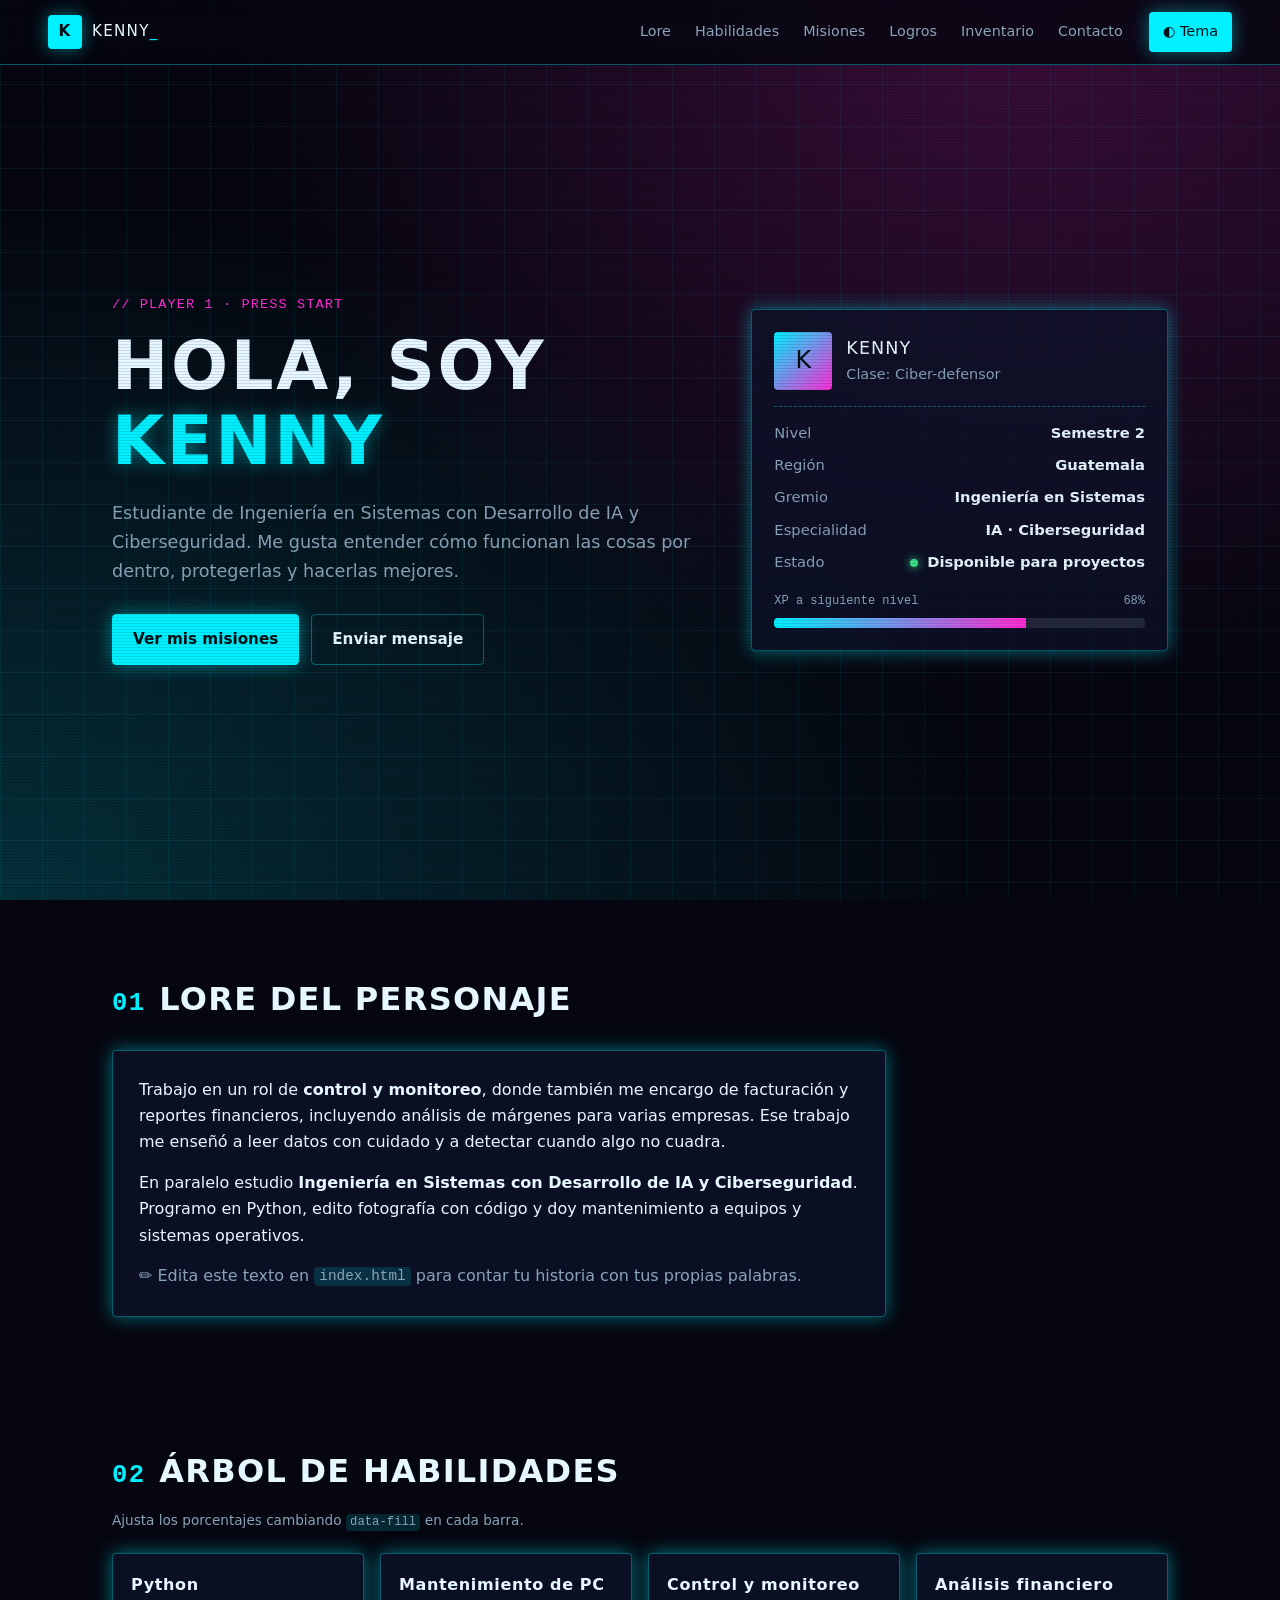
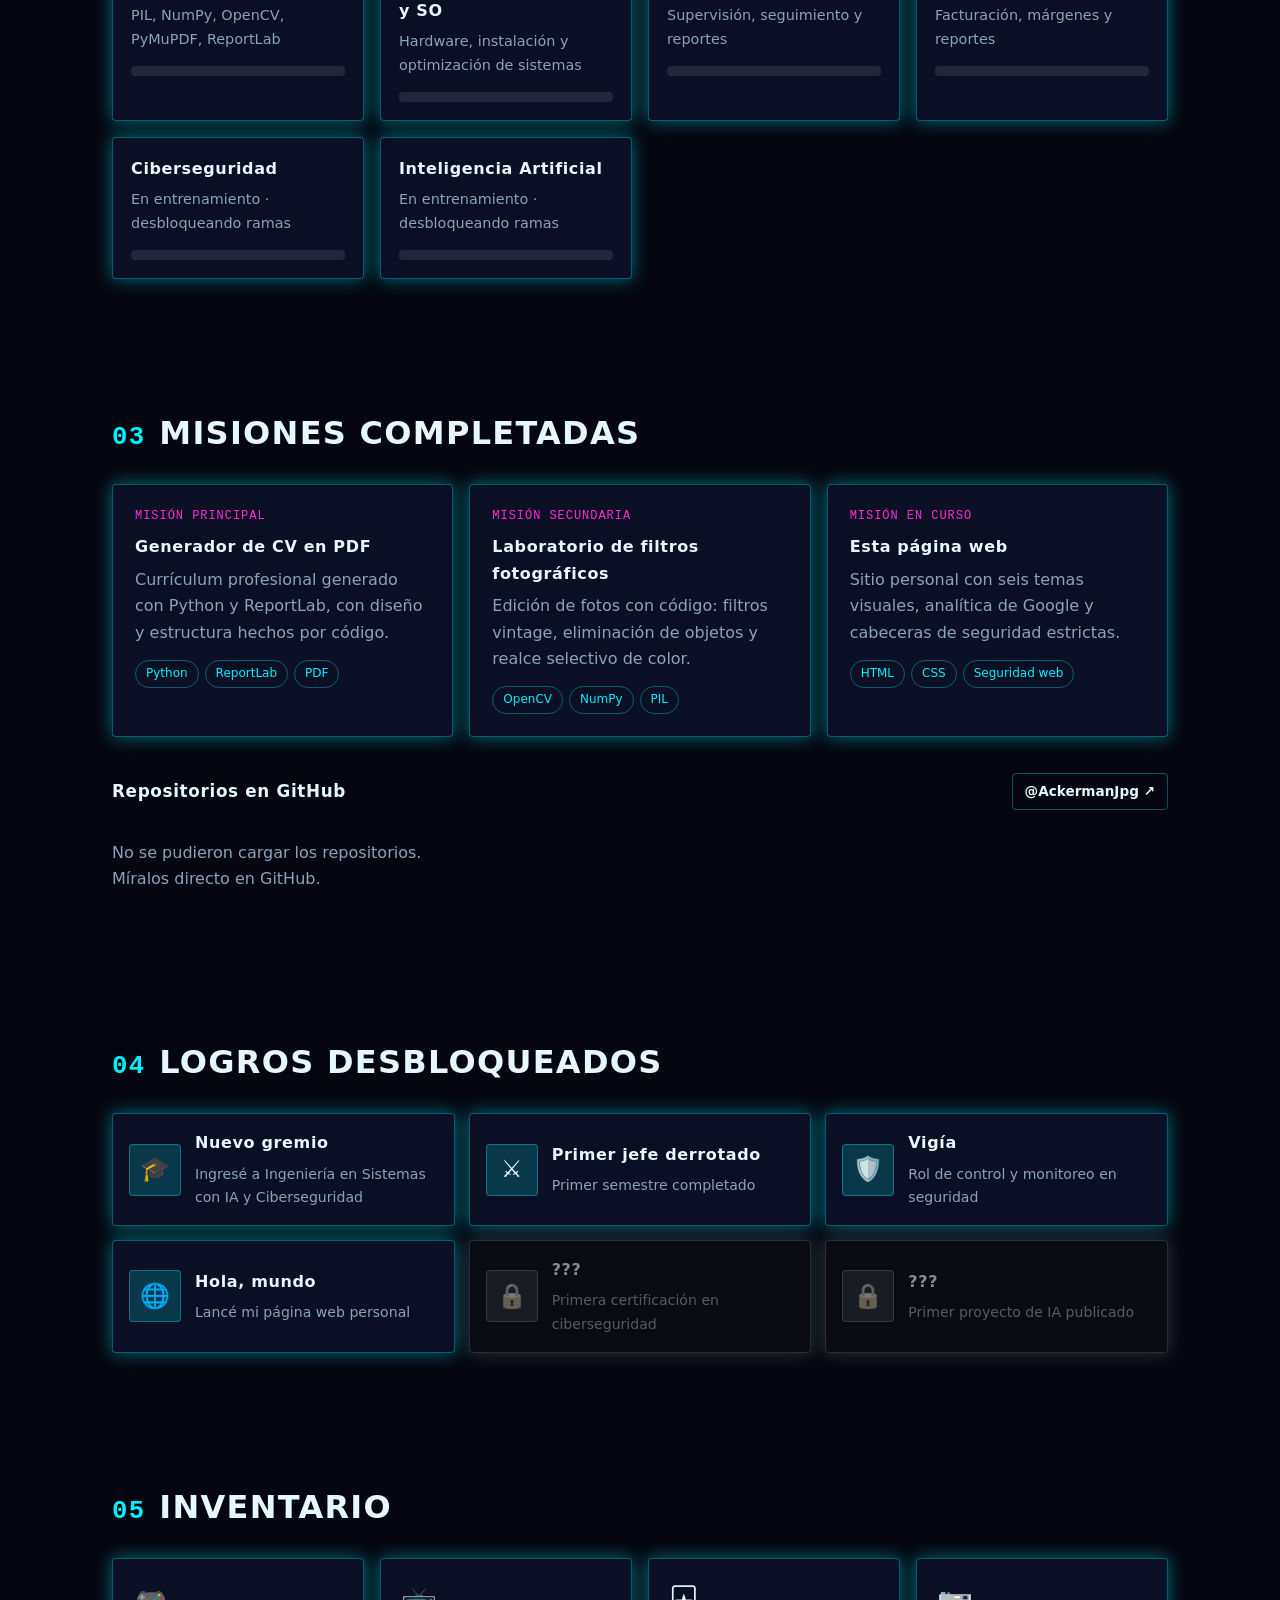
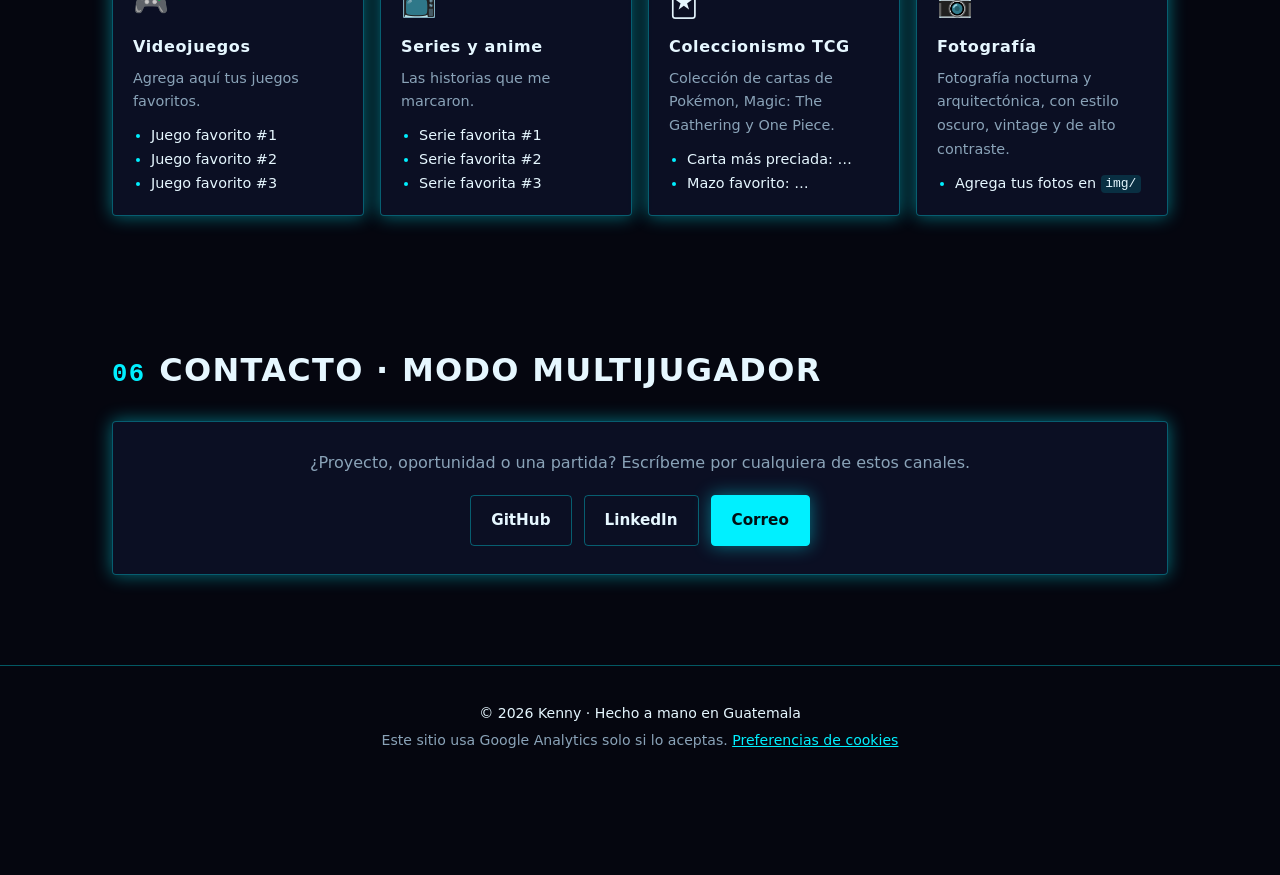
==== kenny-web/index.html @ a69c7441 "Se actualizo pagina web" ====
<!doctype html>
<html lang="es" data-theme="cyber">
<head>
  <meta charset="utf-8">
  <meta name="viewport" content="width=device-width, initial-scale=1">
  <!-- ====== Seguridad (GitHub Pages no permite cabeceras, así que van aquí) ====== -->
  <meta http-equiv="Content-Security-Policy" content="default-src 'self'; script-src 'self' https://www.googletagmanager.com; connect-src 'self' https://api.github.com https://*.google-analytics.com https://*.analytics.google.com https://www.googletagmanager.com; img-src 'self' data: https://*.google-analytics.com https://www.googletagmanager.com; style-src 'self' https://fonts.googleapis.com; font-src https://fonts.gstatic.com; base-uri 'none'; form-action 'self'; object-src 'none'; upgrade-insecure-requests">
  <meta name="referrer" content="strict-origin-when-cross-origin">

  <!-- ====== SEO ====== -->
  <title>Kenny · Ingeniería en Sistemas, IA y Ciberseguridad</title>
  <meta name="description" content="Portafolio personal de Kenny: estudiante de Ingeniería en Sistemas con IA y Ciberseguridad en Guatemala. Proyectos, habilidades, logros y gustos gamer.">
  <meta name="author" content="Kenny">
  <link rel="canonical" href="https://ackermanjpg.github.io/">
  <meta name="robots" content="index, follow">
  <meta name="theme-color" content="#05060f">

  <!-- Open Graph / redes sociales (vista previa al compartir el enlace) -->
  <meta property="og:type" content="website">
  <meta property="og:title" content="Kenny · Player One">
  <meta property="og:description" content="Ingeniería en Sistemas, IA y Ciberseguridad. Proyectos, logros y gustos gamer.">
  <meta property="og:url" content="https://ackermanjpg.github.io/">
  <meta property="og:image" content="https://ackermanjpg.github.io/img/og-cover.png">
  <meta property="og:locale" content="es_GT">
  <meta name="twitter:card" content="summary_large_image">

  <!-- ====== Google Search Console ======
       Pega aquí el código que te da Search Console (método "Etiqueta HTML").
       Si verificas por DNS (recomendado con Cloudflare), puedes borrar esta línea. -->
  <meta name="google-site-verification" content="PEGA_AQUI_TU_CODIGO_DE_VERIFICACION">

  <link rel="icon" href="img/favicon.svg" type="image/svg+xml">
  <link rel="preconnect" href="https://fonts.googleapis.com">
  <link rel="preconnect" href="https://fonts.gstatic.com" crossorigin>
  <link rel="stylesheet" href="https://fonts.googleapis.com/css2?family=Cinzel:wght@500;700&family=Creepster&family=Inter:wght@400;500;600;700&family=M+PLUS+Rounded+1c:wght@500;800&family=Orbitron:wght@500;800&family=Press+Start+2P&family=Share+Tech+Mono&display=swap">
  <link rel="stylesheet" href="css/styles.css">

  <!-- Datos estructurados para Google (sin JavaScript inline: es JSON, no se ejecuta) -->
  <script type="application/ld+json">
  {
    "@context": "https://schema.org",
    "@type": "Person",
    "name": "Kenny",
    "url": "https://ackermanjpg.github.io/",
    "jobTitle": "Estudiante de Ingeniería en Sistemas con IA y Ciberseguridad",
    "address": { "@type": "PostalAddress", "addressCountry": "GT" },
    "knowsAbout": ["Ciberseguridad", "Inteligencia Artificial", "Python", "OpenCV", "Mantenimiento de equipos"],
    "sameAs": ["https://github.com/AckermanJpg", "https://www.linkedin.com/in/TU-USUARIO"]
  }
  </script>

  <!-- Analítica + consentimiento: archivos propios, sin código inline (CSP estricta) -->
  <script src="js/analytics.js" defer></script>
  <script src="js/main.js" defer></script>
</head>
<body>
  <a class="skip-link" href="#contenido">Saltar al contenido</a>
  <div class="fx-layer" aria-hidden="true"></div>

  <!-- ===================== NAV ===================== -->
  <header class="topbar">
    <a class="brand" href="#inicio" aria-label="Inicio">
      <span class="brand-mark" aria-hidden="true">K</span>
      <span class="brand-name">KENNY<span class="blink">_</span></span>
    </a>

    <nav class="nav" aria-label="Secciones">
      <a href="#lore">Lore</a>
      <a href="#habilidades">Habilidades</a>
      <a href="#misiones">Misiones</a>
      <a href="#logros">Logros</a>
      <a href="#inventario">Inventario</a>
      <a href="#contacto">Contacto</a>
    </nav>

    <button class="theme-toggle" type="button" aria-haspopup="true" aria-expanded="false" aria-controls="theme-panel">
      <span aria-hidden="true">◐</span> <span class="theme-toggle-label">Tema</span>
    </button>
  </header>

  <!-- Selector de temas -->
  <div id="theme-panel" class="theme-panel" role="dialog" aria-label="Elegir tema visual" hidden>
    <p class="theme-panel-title">Selecciona tu mundo</p>
    <div class="theme-grid">
      <button type="button" data-set-theme="cyber"><span class="sw sw-cyber"></span>Neón Cyber</button>
      <button type="button" data-set-theme="pixel"><span class="sw sw-pixel"></span>Arcade Pixel</button>
      <button type="button" data-set-theme="fantasy"><span class="sw sw-fantasy"></span>Reino RPG</button>
      <button type="button" data-set-theme="space"><span class="sw sw-space"></span>Estación Orbital</button>
      <button type="button" data-set-theme="horror"><span class="sw sw-horror"></span>Survival Terror</button>
      <button type="button" data-set-theme="anime"><span class="sw sw-anime"></span>Sakura Anime</button>
    </div>
  </div>

  <main id="contenido">
    <!-- ===================== HERO ===================== -->
    <section id="inicio" class="hero">
      <div class="hero-text">
        <p class="kicker">// PLAYER 1 · PRESS START</p>
        <h1 class="hero-title">Hola, soy <span class="accent">Kenny</span></h1>
        <p class="hero-sub">
          Estudiante de Ingeniería en Sistemas con Desarrollo de IA y Ciberseguridad.
          Me gusta entender cómo funcionan las cosas por dentro, protegerlas y hacerlas mejores.
        </p>
        <div class="hero-cta">
          <a class="btn btn-primary" href="#misiones" data-track="cta_misiones">Ver mis misiones</a>
          <a class="btn btn-ghost" href="#contacto" data-track="cta_contacto">Enviar mensaje</a>
        </div>
      </div>

      <aside class="stat-card" aria-label="Ficha de personaje">
        <div class="stat-head">
          <span class="avatar" aria-hidden="true">K</span>
          <div>
            <p class="stat-name">KENNY</p>
            <p class="stat-class">Clase: Ciber-defensor</p>
          </div>
        </div>
        <dl class="stat-list">
          <div><dt>Nivel</dt><dd>Semestre 2</dd></div>
          <div><dt>Región</dt><dd>Guatemala</dd></div>
          <div><dt>Gremio</dt><dd>Ingeniería en Sistemas</dd></div>
          <div><dt>Especialidad</dt><dd>IA · Ciberseguridad</dd></div>
          <div><dt>Estado</dt><dd><span class="dot"></span> Disponible para proyectos</dd></div>
        </dl>
        <div class="xp">
          <div class="xp-label"><span>XP a siguiente nivel</span><span>68%</span></div>
          <div class="bar"><span class="bar-fill" data-fill="68"></span></div>
        </div>
      </aside>
    </section>

    <!-- ===================== LORE / SOBRE MÍ ===================== -->
    <section id="lore" class="section">
      <h2 class="section-title"><span class="num">01</span> Lore del personaje</h2>
      <div class="panel prose">
        <p>
          Trabajo en un rol de <strong>control y monitoreo</strong>, donde también me encargo de
          facturación y reportes financieros, incluyendo análisis de márgenes para varias empresas.
          Ese trabajo me enseñó a leer datos con cuidado y a detectar cuando algo no cuadra.
        </p>
        <p>
          En paralelo estudio <strong>Ingeniería en Sistemas con Desarrollo de IA y Ciberseguridad</strong>.
          Programo en Python, edito fotografía con código y doy mantenimiento a equipos y sistemas operativos.
        </p>
        <p class="muted">
          ✏️ Edita este texto en <code>index.html</code> para contar tu historia con tus propias palabras.
        </p>
      </div>
    </section>

    <!-- ===================== HABILIDADES ===================== -->
    <section id="habilidades" class="section">
      <h2 class="section-title"><span class="num">02</span> Árbol de habilidades</h2>
      <p class="section-note">Ajusta los porcentajes cambiando <code>data-fill</code> en cada barra.</p>
      <div class="skills">
        <article class="skill panel">
          <h3>Python</h3>
          <p>PIL, NumPy, OpenCV, PyMuPDF, ReportLab</p>
          <div class="bar"><span class="bar-fill" data-fill="70"></span></div>
        </article>
        <article class="skill panel">
          <h3>Mantenimiento de PC y SO</h3>
          <p>Hardware, instalación y optimización de sistemas</p>
          <div class="bar"><span class="bar-fill" data-fill="80"></span></div>
        </article>
        <article class="skill panel">
          <h3>Control y monitoreo</h3>
          <p>Supervisión, seguimiento y reportes</p>
          <div class="bar"><span class="bar-fill" data-fill="75"></span></div>
        </article>
        <article class="skill panel">
          <h3>Análisis financiero</h3>
          <p>Facturación, márgenes y reportes</p>
          <div class="bar"><span class="bar-fill" data-fill="70"></span></div>
        </article>
        <article class="skill panel">
          <h3>Ciberseguridad</h3>
          <p>En entrenamiento · desbloqueando ramas</p>
          <div class="bar"><span class="bar-fill" data-fill="35"></span></div>
        </article>
        <article class="skill panel">
          <h3>Inteligencia Artificial</h3>
          <p>En entrenamiento · desbloqueando ramas</p>
          <div class="bar"><span class="bar-fill" data-fill="30"></span></div>
        </article>
      </div>
    </section>

    <!-- ===================== MISIONES / PROYECTOS ===================== -->
    <section id="misiones" class="section">
      <h2 class="section-title"><span class="num">03</span> Misiones completadas</h2>
      <div class="quests">
        <article class="quest panel">
          <p class="quest-tag">Misión principal</p>
          <h3>Generador de CV en PDF</h3>
          <p>Currículum profesional generado con Python y ReportLab, con diseño y estructura hechos por código.</p>
          <ul class="tags"><li>Python</li><li>ReportLab</li><li>PDF</li></ul>
        </article>
        <article class="quest panel">
          <p class="quest-tag">Misión secundaria</p>
          <h3>Laboratorio de filtros fotográficos</h3>
          <p>Edición de fotos con código: filtros vintage, eliminación de objetos y realce selectivo de color.</p>
          <ul class="tags"><li>OpenCV</li><li>NumPy</li><li>PIL</li></ul>
        </article>
        <article class="quest panel">
          <p class="quest-tag">Misión en curso</p>
          <h3>Esta página web</h3>
          <p>Sitio personal con seis temas visuales, analítica de Google y cabeceras de seguridad estrictas.</p>
          <ul class="tags"><li>HTML</li><li>CSS</li><li>Seguridad web</li></ul>
        </article>
      </div>

      <!-- Repositorios de GitHub: se cargan solos desde la API pública de GitHub.
           Cada repo nuevo que publiques en github.com/AckermanJpg aparece aquí sin tocar el código. -->
      <div class="repos-head">
        <h3 class="sub-title">Repositorios en GitHub</h3>
        <a class="btn btn-ghost btn-sm" href="https://github.com/AckermanJpg" rel="noopener noreferrer" target="_blank" data-track="link_github_repos">@AckermanJpg ↗</a>
      </div>
      <div class="repos" id="repos" data-github-user="AckermanJpg" aria-live="polite">
        <p class="muted repos-status">Cargando repositorios…</p>
      </div>
    </section>

    <!-- ===================== LOGROS ===================== -->
    <section id="logros" class="section">
      <h2 class="section-title"><span class="num">04</span> Logros desbloqueados</h2>
      <ul class="achievements">
        <li class="achv panel unlocked">
          <span class="achv-icon" aria-hidden="true">🎓</span>
          <div><h3>Nuevo gremio</h3><p>Ingresé a Ingeniería en Sistemas con IA y Ciberseguridad</p></div>
        </li>
        <li class="achv panel unlocked">
          <span class="achv-icon" aria-hidden="true">⚔️</span>
          <div><h3>Primer jefe derrotado</h3><p>Primer semestre completado</p></div>
        </li>
        <li class="achv panel unlocked">
          <span class="achv-icon" aria-hidden="true">🛡️</span>
          <div><h3>Vigía</h3><p>Rol de control y monitoreo en seguridad</p></div>
        </li>
        <li class="achv panel unlocked">
          <span class="achv-icon" aria-hidden="true">🌐</span>
          <div><h3>Hola, mundo</h3><p>Lancé mi página web personal</p></div>
        </li>
        <li class="achv panel locked">
          <span class="achv-icon" aria-hidden="true">🔒</span>
          <div><h3>???</h3><p>Primera certificación en ciberseguridad</p></div>
        </li>
        <li class="achv panel locked">
          <span class="achv-icon" aria-hidden="true">🔒</span>
          <div><h3>???</h3><p>Primer proyecto de IA publicado</p></div>
        </li>
      </ul>
    </section>

    <!-- ===================== INVENTARIO / GUSTOS ===================== -->
    <section id="inventario" class="section">
      <h2 class="section-title"><span class="num">05</span> Inventario</h2>
      <div class="inventory">
        <article class="item panel">
          <span class="item-icon" aria-hidden="true">🎮</span>
          <h3>Videojuegos</h3>
          <p>Agrega aquí tus juegos favoritos.</p>
          <ul class="list"><li>Juego favorito #1</li><li>Juego favorito #2</li><li>Juego favorito #3</li></ul>
        </article>
        <article class="item panel">
          <span class="item-icon" aria-hidden="true">📺</span>
          <h3>Series y anime</h3>
          <p>Las historias que me marcaron.</p>
          <ul class="list"><li>Serie favorita #1</li><li>Serie favorita #2</li><li>Serie favorita #3</li></ul>
        </article>
        <article class="item panel">
          <span class="item-icon" aria-hidden="true">🃏</span>
          <h3>Coleccionismo TCG</h3>
          <p>Colección de cartas de Pokémon, Magic: The Gathering y One Piece.</p>
          <ul class="list"><li>Carta más preciada: …</li><li>Mazo favorito: …</li></ul>
        </article>
        <article class="item panel">
          <span class="item-icon" aria-hidden="true">📷</span>
          <h3>Fotografía</h3>
          <p>Fotografía nocturna y arquitectónica, con estilo oscuro, vintage y de alto contraste.</p>
          <ul class="list"><li>Agrega tus fotos en <code>img/</code></li></ul>
        </article>
      </div>
    </section>

    <!-- ===================== CONTACTO ===================== -->
    <section id="contacto" class="section">
      <h2 class="section-title"><span class="num">06</span> Contacto · Modo multijugador</h2>
      <div class="panel contact">
        <p>¿Proyecto, oportunidad o una partida? Escríbeme por cualquiera de estos canales.</p>
        <div class="contact-links">
          <a class="btn btn-ghost" href="https://github.com/AckermanJpg" rel="noopener noreferrer" target="_blank" data-track="link_github">GitHub</a>
          <a class="btn btn-ghost" href="https://www.linkedin.com/in/TU-USUARIO" rel="noopener noreferrer" target="_blank" data-track="link_linkedin">LinkedIn</a>
          <a class="btn btn-primary" href="mailto:contacto@TU-DOMINIO.com" data-track="link_email">Correo</a>
        </div>
      </div>
    </section>
  </main>

  <footer class="footer">
    <p>© <span id="year">2026</span> Kenny · Hecho a mano en Guatemala</p>
    <p class="muted">
      Este sitio usa Google Analytics solo si lo aceptas.
      <button type="button" class="linklike" data-open-consent>Preferencias de cookies</button>
    </p>
  </footer>

  <!-- Banner de consentimiento (Consent Mode v2) -->
  <div class="consent" role="dialog" aria-live="polite" aria-label="Consentimiento de cookies" hidden>
    <p>
      Uso cookies de <strong>Google Analytics</strong> para saber cuántas personas visitan el sitio y mejorarlo.
      No vendo ni comparto tus datos.
    </p>
    <div class="consent-actions">
      <button type="button" class="btn btn-ghost" data-consent="denied">Rechazar</button>
      <button type="button" class="btn btn-primary" data-consent="granted">Aceptar</button>
    </div>
  </div>

  <noscript><p class="noscript">El selector de temas necesita JavaScript, pero todo el contenido se puede leer sin él.</p></noscript>
</body>
</html>
---- kenny-web/css/styles.css ----
/* =========================================================
   Kenny · Sitio personal
   Seis temas originales inspirados en géneros de juegos y series.
   Cada tema solo cambia variables: para crear uno nuevo, copia un
   bloque [data-theme="..."] y cambia los valores.
   ========================================================= */

/* ---------- Tema base: Neón Cyber ---------- */
:root,
[data-theme="cyber"] {
  --bg: #05060f;
  --bg-2: #0b0d1f;
  --panel: rgba(14, 18, 42, 0.78);
  --panel-border: rgba(0, 240, 255, 0.35);
  --text: #e6f7ff;
  --muted: #8aa3b8;
  --accent: #00f0ff;
  --accent-2: #ff2bd6;
  --accent-ink: #001014;
  --glow: 0 0 18px rgba(0, 240, 255, 0.45);
  --radius: 4px;
  --font-display: "Orbitron", system-ui, sans-serif;
  --font-body: "Inter", system-ui, sans-serif;
  --font-mono: "Share Tech Mono", ui-monospace, monospace;
  --title-size: clamp(2.2rem, 6vw, 4.2rem);
  --title-transform: uppercase;
  --title-spacing: 0.04em;
  --bg-image:
    linear-gradient(rgba(0, 240, 255, 0.06) 1px, transparent 1px),
    linear-gradient(90deg, rgba(0, 240, 255, 0.06) 1px, transparent 1px),
    radial-gradient(ellipse at 80% 0%, rgba(255, 43, 214, 0.22), transparent 55%),
    radial-gradient(ellipse at 0% 100%, rgba(0, 240, 255, 0.18), transparent 55%);
  --bg-size: 42px 42px, 42px 42px, 100% 100%, 100% 100%;
  --fx: repeating-linear-gradient(0deg, rgba(0, 0, 0, 0.22) 0 1px, transparent 1px 3px);
  --fx-opacity: 0.5;
}

/* ---------- Arcade Pixel (retro 8-bit) ---------- */
[data-theme="pixel"] {
  --bg: #1a1030;
  --bg-2: #241640;
  --panel: #2b1b4d;
  --panel-border: #ffd23f;
  --text: #fff6e0;
  --muted: #c9b8e8;
  --accent: #ffd23f;
  --accent-2: #ff5e7e;
  --accent-ink: #1a1030;
  --glow: 4px 4px 0 #000;
  --radius: 0;
  --font-display: "Press Start 2P", monospace;
  --font-body: "Inter", system-ui, sans-serif;
  --font-mono: "Press Start 2P", monospace;
  --title-size: clamp(1.5rem, 4.4vw, 2.8rem);
  --title-transform: uppercase;
  --title-spacing: 0;
  --bg-image:
    radial-gradient(#ffffff22 1.5px, transparent 1.5px),
    linear-gradient(180deg, #1a1030 0%, #3a1650 100%);
  --bg-size: 24px 24px, 100% 100%;
  --fx: repeating-linear-gradient(0deg, rgba(0, 0, 0, 0.18) 0 2px, transparent 2px 4px);
  --fx-opacity: 0.6;
}

/* ---------- Reino RPG (fantasía) ---------- */
[data-theme="fantasy"] {
  --bg: #17110a;
  --bg-2: #21180e;
  --panel: rgba(44, 32, 18, 0.88);
  --panel-border: #b8893b;
  --text: #f3e6c8;
  --muted: #c2ab83;
  --accent: #e2b456;
  --accent-2: #7fbf6a;
  --accent-ink: #1b1206;
  --glow: 0 0 0 1px #5a4020 inset, 0 8px 24px rgba(0, 0, 0, 0.5);
  --radius: 10px;
  --font-display: "Cinzel", Georgia, serif;
  --font-body: "Inter", system-ui, sans-serif;
  --font-mono: "Cinzel", Georgia, serif;
  --title-size: clamp(2.3rem, 6vw, 4.4rem);
  --title-transform: none;
  --title-spacing: 0.02em;
  --bg-image:
    radial-gradient(ellipse at 50% -10%, rgba(226, 180, 86, 0.25), transparent 60%),
    radial-gradient(ellipse at 50% 120%, rgba(127, 191, 106, 0.12), transparent 60%);
  --bg-size: 100% 100%, 100% 100%;
  --fx: radial-gradient(ellipse at center, transparent 55%, rgba(0, 0, 0, 0.6) 100%);
  --fx-opacity: 1;
}

/* ---------- Estación Orbital (ciencia ficción) ---------- */
[data-theme="space"] {
  --bg: #030814;
  --bg-2: #07122a;
  --panel: rgba(9, 22, 48, 0.75);
  --panel-border: rgba(120, 170, 255, 0.4);
  --text: #dbe7ff;
  --muted: #8796b8;
  --accent: #7ab8ff;
  --accent-2: #ffb347;
  --accent-ink: #020a18;
  --glow: 0 0 22px rgba(122, 184, 255, 0.35);
  --radius: 14px;
  --font-display: "Orbitron", system-ui, sans-serif;
  --font-body: "Inter", system-ui, sans-serif;
  --font-mono: "Share Tech Mono", ui-monospace, monospace;
  --title-size: clamp(2.1rem, 5.6vw, 4rem);
  --title-transform: uppercase;
  --title-spacing: 0.08em;
  --bg-image:
    radial-gradient(1px 1px at 20% 30%, #fff, transparent),
    radial-gradient(1px 1px at 70% 80%, #fff, transparent),
    radial-gradient(1.5px 1.5px at 40% 70%, #cfe0ff, transparent),
    radial-gradient(1px 1px at 85% 20%, #fff, transparent),
    radial-gradient(1.5px 1.5px at 10% 85%, #ffd9a8, transparent),
    radial-gradient(ellipse at 90% 10%, rgba(122, 184, 255, 0.2), transparent 50%),
    radial-gradient(ellipse at 0% 90%, rgba(255, 179, 71, 0.12), transparent 50%);
  --bg-size: 300px 300px, 300px 300px, 300px 300px, 300px 300px, 300px 300px, 100% 100%, 100% 100%;
  --fx: none;
  --fx-opacity: 0;
}

/* ---------- Survival Terror ---------- */
[data-theme="horror"] {
  --bg: #0b0909;
  --bg-2: #141010;
  --panel: rgba(24, 18, 18, 0.9);
  --panel-border: #5a1414;
  --text: #e9dede;
  --muted: #9a8a8a;
  --accent: #d11a1a;
  --accent-2: #c9b98a;
  --accent-ink: #fff;
  --glow: 0 0 24px rgba(209, 26, 26, 0.3);
  --radius: 2px;
  --font-display: "Creepster", "Inter", cursive;
  --font-body: "Inter", system-ui, sans-serif;
  --font-mono: "Share Tech Mono", ui-monospace, monospace;
  --title-size: clamp(2.6rem, 7vw, 5rem);
  --title-transform: none;
  --title-spacing: 0.04em;
  --bg-image:
    radial-gradient(ellipse at 50% 0%, rgba(120, 10, 10, 0.35), transparent 60%);
  --bg-size: 100% 100%;
  --fx: radial-gradient(ellipse at center, transparent 40%, rgba(0, 0, 0, 0.85) 100%);
  --fx-opacity: 1;
}

/* ---------- Sakura Anime ---------- */
[data-theme="anime"] {
  --bg: #fff4f8;
  --bg-2: #ffe8f0;
  --panel: rgba(255, 255, 255, 0.82);
  --panel-border: #ffb3cf;
  --text: #3a2340;
  --muted: #8a6a8f;
  --accent: #e84393;
  --accent-2: #7b61ff;
  --accent-ink: #fff;
  --glow: 0 10px 30px rgba(232, 67, 147, 0.18);
  --radius: 22px;
  --font-display: "M PLUS Rounded 1c", system-ui, sans-serif;
  --font-body: "Inter", system-ui, sans-serif;
  --font-mono: "M PLUS Rounded 1c", system-ui, sans-serif;
  --title-size: clamp(2.3rem, 6vw, 4.4rem);
  --title-transform: none;
  --title-spacing: 0;
  --bg-image:
    radial-gradient(circle at 15% 20%, rgba(255, 179, 207, 0.55), transparent 30%),
    radial-gradient(circle at 85% 10%, rgba(123, 97, 255, 0.18), transparent 30%),
    radial-gradient(circle at 70% 90%, rgba(255, 179, 207, 0.4), transparent 35%);
  --bg-size: 100% 100%, 100% 100%, 100% 100%;
  --fx: none;
  --fx-opacity: 0;
}

/* =========================================================
   Base
   ========================================================= */
*, *::before, *::after { box-sizing: border-box; }
html { scroll-behavior: smooth; scroll-padding-top: 80px; }
@media (prefers-reduced-motion: reduce) {
  html { scroll-behavior: auto; }
  *, *::before, *::after { animation: none !important; transition: none !important; }
}

body {
  margin: 0;
  min-height: 100vh;
  background-color: var(--bg);
  background-image: var(--bg-image);
  background-size: var(--bg-size);
  background-attachment: fixed;
  color: var(--text);
  font-family: var(--font-body);
  font-size: 1rem;
  line-height: 1.65;
  transition: background-color 0.4s ease, color 0.4s ease;
  overflow-x: hidden;
}

.fx-layer {
  position: fixed;
  inset: 0;
  pointer-events: none;
  background: var(--fx);
  opacity: var(--fx-opacity);
  z-index: 30;
}

a { color: var(--accent); }
code {
  font-family: ui-monospace, "Share Tech Mono", monospace;
  font-size: 0.9em;
  padding: 0.1em 0.35em;
  border-radius: 4px;
  background: color-mix(in srgb, var(--accent) 14%, transparent);
}
.muted { color: var(--muted); }

.skip-link {
  position: absolute;
  left: -9999px;
  top: 8px;
  background: var(--accent);
  color: var(--accent-ink);
  padding: 8px 14px;
  z-index: 100;
}
.skip-link:focus { left: 8px; }

:focus-visible {
  outline: 2px solid var(--accent);
  outline-offset: 3px;
}

/* =========================================================
   Barra superior
   ========================================================= */
.topbar {
  position: sticky;
  top: env(safe-area-inset-top, 0px);
  z-index: 40;
  display: flex;
  align-items: center;
  gap: 16px;
  padding: 12px clamp(16px, 4vw, 48px);
  background: color-mix(in srgb, var(--bg) 82%, transparent);
  backdrop-filter: blur(10px);
  border-bottom: 1px solid var(--panel-border);
}
.brand {
  display: flex;
  align-items: center;
  gap: 10px;
  text-decoration: none;
  color: var(--text);
  font-family: var(--font-display);
  font-size: 0.95rem;
  letter-spacing: 0.08em;
}
.brand-mark {
  display: grid;
  place-items: center;
  width: 34px;
  height: 34px;
  background: var(--accent);
  color: var(--accent-ink);
  border-radius: var(--radius);
  box-shadow: var(--glow);
  font-weight: 800;
}
.blink { animation: blink 1.1s steps(1) infinite; color: var(--accent); }
@keyframes blink { 50% { opacity: 0; } }

.nav {
  display: flex;
  gap: 4px;
  margin-left: auto;
}
.nav a {
  color: var(--muted);
  text-decoration: none;
  font-size: 0.9rem;
  padding: 6px 10px;
  border-radius: var(--radius);
  transition: color 0.2s, background 0.2s;
}
.nav a:hover { color: var(--text); background: color-mix(in srgb, var(--accent) 14%, transparent); }

.theme-toggle {
  font: inherit;
  font-size: 0.9rem;
  cursor: pointer;
  color: var(--accent-ink);
  background: var(--accent);
  border: 0;
  border-radius: var(--radius);
  padding: 8px 14px;
  box-shadow: var(--glow);
}

@media (max-width: 860px) {
  .nav { display: none; }
  .theme-toggle { margin-left: auto; }
}

/* Panel de temas */
.theme-panel {
  position: fixed;
  top: 68px;
  right: clamp(16px, 4vw, 48px);
  z-index: 45;
  width: min(360px, calc(100vw - 32px));
  padding: 16px;
  background: var(--bg-2);
  border: 1px solid var(--panel-border);
  border-radius: var(--radius);
  box-shadow: 0 20px 50px rgba(0, 0, 0, 0.45);
}
.theme-panel[hidden] { display: none; }
.theme-panel-title {
  margin: 0 0 12px;
  font-family: var(--font-display);
  font-size: 0.85rem;
  letter-spacing: 0.06em;
  color: var(--muted);
}
.theme-grid {
  display: grid;
  grid-template-columns: 1fr 1fr;
  gap: 8px;
}
.theme-grid button {
  display: flex;
  align-items: center;
  gap: 8px;
  font: inherit;
  font-size: 0.88rem;
  text-align: left;
  cursor: pointer;
  color: var(--text);
  background: var(--panel);
  border: 1px solid transparent;
  border-radius: var(--radius);
  padding: 10px;
}
.theme-grid button:hover,
.theme-grid button[aria-pressed="true"] { border-color: var(--accent); }
.sw {
  flex: none;
  width: 22px;
  height: 22px;
  border-radius: 50%;
  border: 2px solid rgba(255, 255, 255, 0.5);
}
.sw-cyber   { background: linear-gradient(135deg, #00f0ff 50%, #ff2bd6 50%); }
.sw-pixel   { background: linear-gradient(135deg, #ffd23f 50%, #ff5e7e 50%); border-radius: 0; }
.sw-fantasy { background: linear-gradient(135deg, #e2b456 50%, #7fbf6a 50%); }
.sw-space   { background: linear-gradient(135deg, #7ab8ff 50%, #030814 50%); }
.sw-horror  { background: linear-gradient(135deg, #d11a1a 50%, #0b0909 50%); }
.sw-anime   { background: linear-gradient(135deg, #ffb3cf 50%, #7b61ff 50%); }

/* =========================================================
   Layout general
   ========================================================= */
main {
  width: min(1120px, 100%);
  margin: 0 auto;
  padding: 0 clamp(16px, 4vw, 32px);
}

.panel {
  background: var(--panel);
  border: 1px solid var(--panel-border);
  border-radius: var(--radius);
  box-shadow: var(--glow);
}

.btn {
  display: inline-flex;
  align-items: center;
  justify-content: center;
  gap: 8px;
  font: inherit;
  font-weight: 600;
  font-size: 0.95rem;
  text-decoration: none;
  cursor: pointer;
  padding: 12px 20px;
  border-radius: var(--radius);
  transition: transform 0.15s, box-shadow 0.15s, background 0.2s;
}
.btn:hover { transform: translateY(-2px); }
.btn-primary {
  background: var(--accent);
  color: var(--accent-ink);
  border: 1px solid var(--accent);
  box-shadow: var(--glow);
}
.btn-ghost {
  background: transparent;
  color: var(--text);
  border: 1px solid var(--panel-border);
}
.btn-ghost:hover { border-color: var(--accent); color: var(--accent); }
.btn-sm { padding: 6px 12px; font-size: 0.85rem; }

/* =========================================================
   Hero
   ========================================================= */
.hero {
  display: grid;
  grid-template-columns: 1.4fr 1fr;
  gap: clamp(24px, 5vw, 56px);
  align-items: center;
  min-height: calc(100vh - 70px);
  padding: 48px 0;
}
.kicker {
  margin: 0 0 12px;
  font-family: var(--font-mono);
  font-size: 0.85rem;
  color: var(--accent-2);
  letter-spacing: 0.08em;
}
.hero-title {
  margin: 0 0 20px;
  font-family: var(--font-display);
  font-size: var(--title-size);
  line-height: 1.12;
  text-transform: var(--title-transform);
  letter-spacing: var(--title-spacing);
}
.accent {
  color: var(--accent);
  text-shadow: var(--glow);
}
[data-theme="pixel"] .accent { text-shadow: 4px 4px 0 var(--accent-2); }
.hero-sub {
  max-width: 56ch;
  font-size: 1.1rem;
  color: var(--muted);
  margin: 0 0 28px;
}
.hero-cta { display: flex; flex-wrap: wrap; gap: 12px; }

/* Ficha de personaje */
.stat-card {
  background: var(--panel);
  border: 1px solid var(--panel-border);
  border-radius: var(--radius);
  box-shadow: var(--glow);
  padding: 22px;
}
.stat-head {
  display: flex;
  align-items: center;
  gap: 14px;
  padding-bottom: 16px;
  margin-bottom: 14px;
  border-bottom: 1px dashed var(--panel-border);
}
.avatar {
  display: grid;
  place-items: center;
  width: 58px;
  height: 58px;
  font-family: var(--font-display);
  font-size: 1.5rem;
  color: var(--accent-ink);
  background: linear-gradient(135deg, var(--accent), var(--accent-2));
  border-radius: var(--radius);
}
.stat-name { margin: 0; font-family: var(--font-display); font-size: 1.1rem; letter-spacing: 0.06em; }
.stat-class { margin: 0; color: var(--muted); font-size: 0.9rem; }
.stat-list { margin: 0; display: grid; gap: 8px; }
.stat-list div { display: flex; justify-content: space-between; gap: 12px; font-size: 0.92rem; }
.stat-list dt { color: var(--muted); }
.stat-list dd { margin: 0; text-align: right; font-weight: 600; }
.dot {
  display: inline-block;
  width: 8px;
  height: 8px;
  border-radius: 50%;
  background: #3ddc84;
  box-shadow: 0 0 8px #3ddc84;
  margin-right: 4px;
}
.xp { margin-top: 18px; }
.xp-label {
  display: flex;
  justify-content: space-between;
  font-family: var(--font-mono);
  font-size: 0.75rem;
  color: var(--muted);
  margin-bottom: 6px;
}

.bar {
  height: 10px;
  background: color-mix(in srgb, var(--text) 10%, transparent);
  border-radius: var(--radius);
  overflow: hidden;
}
.bar-fill {
  display: block;
  height: 100%;
  width: 0;
  background: linear-gradient(90deg, var(--accent), var(--accent-2));
  transition: width 1.2s cubic-bezier(0.2, 0.8, 0.2, 1);
}

@media (max-width: 860px) {
  .hero { grid-template-columns: 1fr; min-height: auto; padding: 40px 0; }
}

/* =========================================================
   Secciones
   ========================================================= */
.section { padding: 64px 0; }
.section-title {
  display: flex;
  align-items: baseline;
  gap: 14px;
  margin: 0 0 24px;
  font-family: var(--font-display);
  font-size: clamp(1.3rem, 3vw, 2rem);
  text-transform: var(--title-transform);
  letter-spacing: var(--title-spacing);
}
[data-theme="pixel"] .section-title { font-size: clamp(0.95rem, 2.4vw, 1.3rem); line-height: 1.6; }
.num {
  font-family: var(--font-mono);
  font-size: 0.8em;
  color: var(--accent);
}
.section-note { margin: -12px 0 20px; color: var(--muted); font-size: 0.85rem; }
.sub-title {
  margin: 0;
  font-family: var(--font-display);
  font-size: 1.05rem;
  letter-spacing: var(--title-spacing);
}

.prose { padding: 26px; max-width: 76ch; }
.prose p { margin: 0 0 14px; }
.prose p:last-child { margin-bottom: 0; }

/* Habilidades */
.skills {
  display: grid;
  grid-template-columns: repeat(auto-fill, minmax(240px, 1fr));
  gap: 16px;
}
.skill { padding: 18px; }
.skill h3, .quest h3, .item h3, .achv h3, .repo h4 {
  margin: 0 0 6px;
  font-family: var(--font-display);
  font-size: 1rem;
  letter-spacing: var(--title-spacing);
}
[data-theme="pixel"] .skill h3,
[data-theme="pixel"] .quest h3,
[data-theme="pixel"] .item h3,
[data-theme="pixel"] .achv h3,
[data-theme="pixel"] .repo h4 { font-size: 0.72rem; line-height: 1.7; }
.skill p { margin: 0 0 14px; color: var(--muted); font-size: 0.9rem; }

/* Misiones */
.quests {
  display: grid;
  grid-template-columns: repeat(auto-fill, minmax(280px, 1fr));
  gap: 16px;
}
.quest { padding: 22px; transition: transform 0.2s; }
.quest:hover { transform: translateY(-4px); }
.quest-tag {
  margin: 0 0 8px;
  font-family: var(--font-mono);
  font-size: 0.75rem;
  color: var(--accent-2);
  text-transform: uppercase;
  letter-spacing: 0.08em;
}
.quest p:not(.quest-tag) { color: var(--muted); margin: 0 0 14px; }
.tags { list-style: none; padding: 0; margin: 0; display: flex; flex-wrap: wrap; gap: 6px; }
.tags li {
  font-size: 0.75rem;
  padding: 3px 10px;
  border-radius: 999px;
  border: 1px solid var(--panel-border);
  color: var(--accent);
}
[data-theme="pixel"] .tags li { border-radius: 0; }

/* Repositorios */
.repos-head {
  display: flex;
  align-items: center;
  justify-content: space-between;
  gap: 12px;
  margin: 36px 0 14px;
}
.repos {
  display: grid;
  grid-template-columns: repeat(auto-fill, minmax(260px, 1fr));
  gap: 14px;
}
.repo {
  display: block;
  padding: 18px;
  text-decoration: none;
  color: var(--text);
  transition: transform 0.2s, border-color 0.2s;
}
.repo:hover { transform: translateY(-3px); border-color: var(--accent); }
.repo p { margin: 0 0 12px; color: var(--muted); font-size: 0.9rem; }
.repo-meta {
  display: flex;
  gap: 14px;
  font-family: var(--font-mono);
  font-size: 0.75rem;
  color: var(--muted);
}

/* Logros */
.achievements {
  list-style: none;
  padding: 0;
  margin: 0;
  display: grid;
  grid-template-columns: repeat(auto-fill, minmax(280px, 1fr));
  gap: 14px;
}
.achv { display: flex; align-items: center; gap: 14px; padding: 16px; }
.achv p { margin: 0; color: var(--muted); font-size: 0.88rem; }
.achv-icon {
  flex: none;
  display: grid;
  place-items: center;
  width: 52px;
  height: 52px;
  font-size: 1.5rem;
  border-radius: var(--radius);
  background: color-mix(in srgb, var(--accent) 18%, transparent);
  border: 1px solid var(--panel-border);
}
.achv.locked { opacity: 0.55; filter: grayscale(0.8); }

/* Inventario */
.inventory {
  display: grid;
  grid-template-columns: repeat(auto-fill, minmax(240px, 1fr));
  gap: 16px;
}
.item { padding: 20px; }
.item-icon { font-size: 1.8rem; display: block; margin-bottom: 8px; }
.item p { margin: 0 0 10px; color: var(--muted); font-size: 0.9rem; }
.list { margin: 0; padding-left: 18px; font-size: 0.9rem; }
.list li::marker { color: var(--accent); }

/* Contacto */
.contact { padding: 28px; text-align: center; }
.contact p { margin: 0 0 18px; color: var(--muted); }
.contact-links { display: flex; flex-wrap: wrap; justify-content: center; gap: 12px; }

/* Footer */
.footer {
  margin-top: 40px;
  padding: 32px clamp(16px, 4vw, 48px) 120px;
  text-align: center;
  border-top: 1px solid var(--panel-border);
  font-size: 0.88rem;
}
.footer p { margin: 4px 0; }
.linklike {
  font: inherit;
  background: none;
  border: 0;
  padding: 0;
  color: var(--accent);
  text-decoration: underline;
  cursor: pointer;
}

/* Banner de consentimiento */
.consent {
  position: fixed;
  left: 50%;
  bottom: 16px;
  transform: translateX(-50%);
  z-index: 60;
  width: min(640px, calc(100vw - 32px));
  display: flex;
  flex-wrap: wrap;
  align-items: center;
  gap: 14px;
  padding: 16px 18px;
  background: var(--bg-2);
  border: 1px solid var(--panel-border);
  border-radius: var(--radius);
  box-shadow: 0 20px 50px rgba(0, 0, 0, 0.5);
}
.consent[hidden] { display: none; }
.consent p { flex: 1 1 280px; margin: 0; font-size: 0.9rem; }
.consent-actions { display: flex; gap: 8px; }

.noscript { text-align: center; padding: 12px; color: var(--muted); }

/* Animación de entrada */
.reveal { transform: translateY(14px); transition: transform 0.6s ease; }
.reveal.is-visible { opacity: 1; transform: none; }
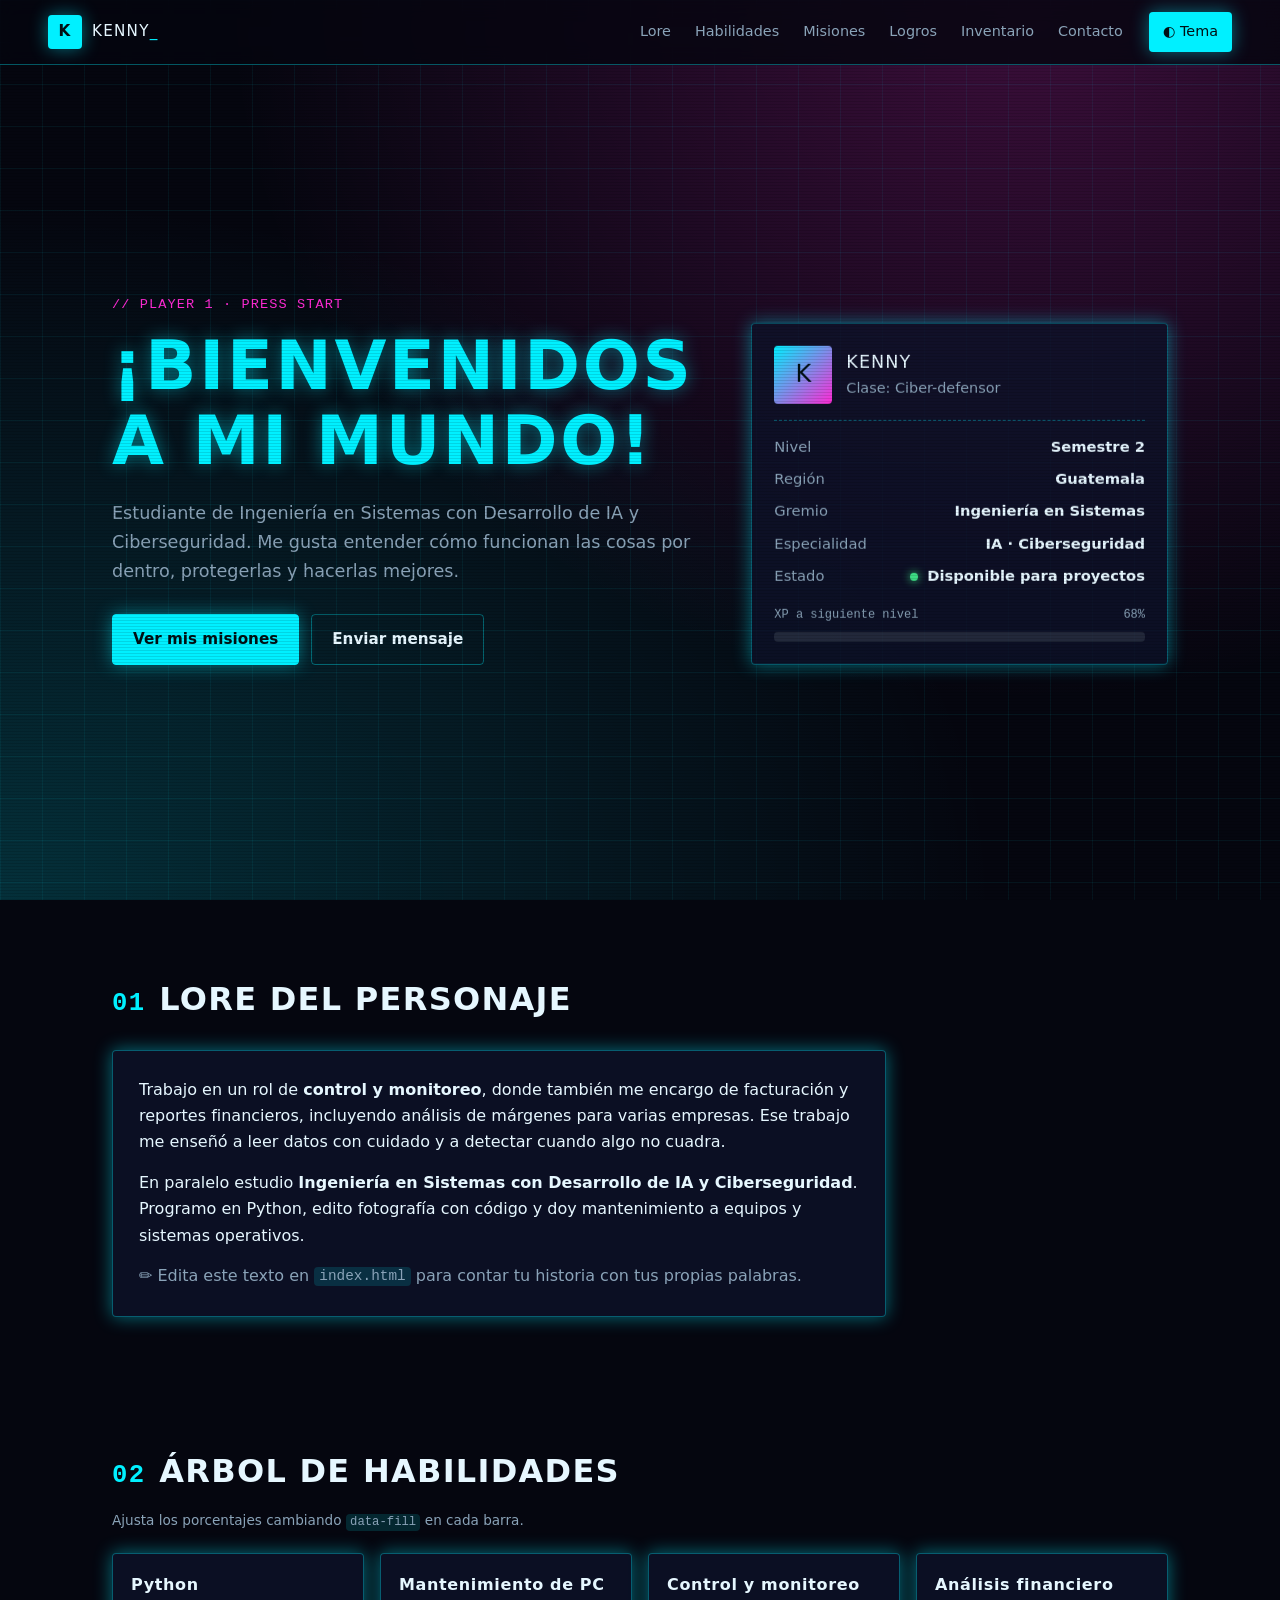
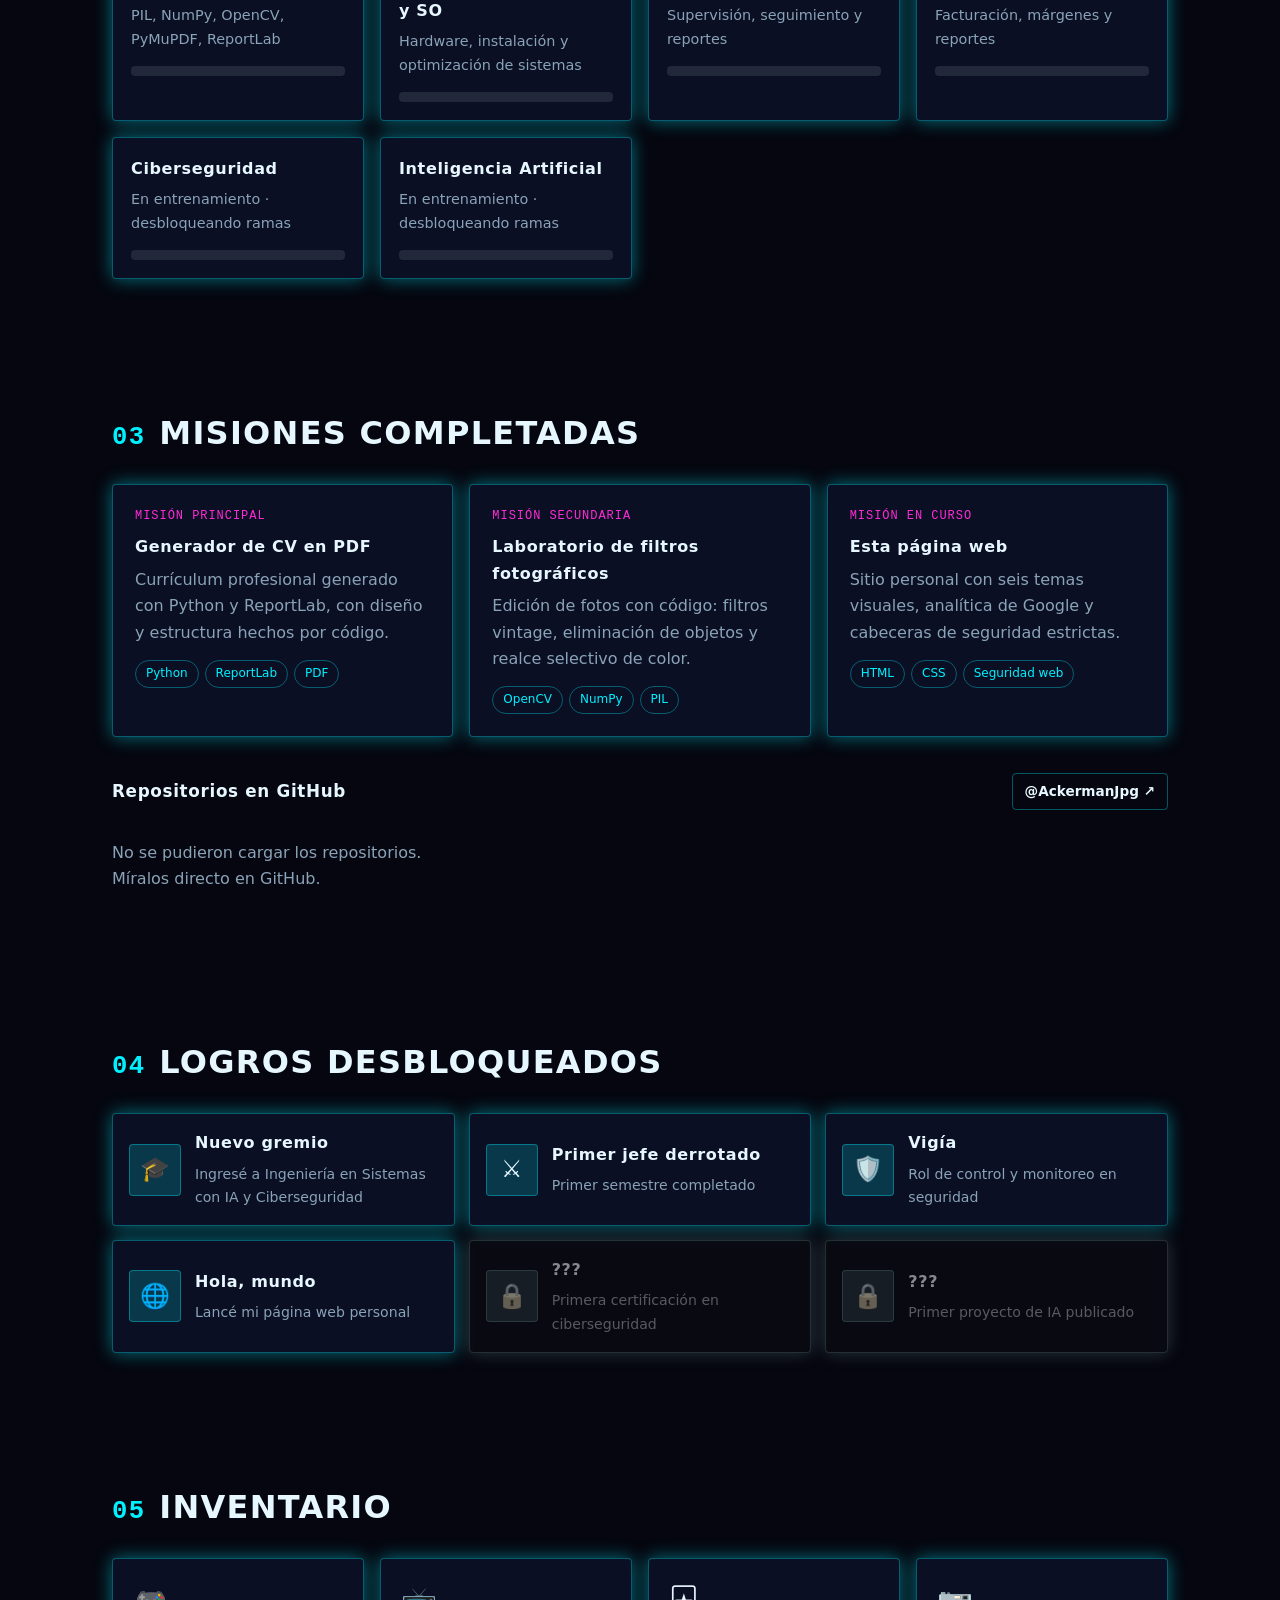
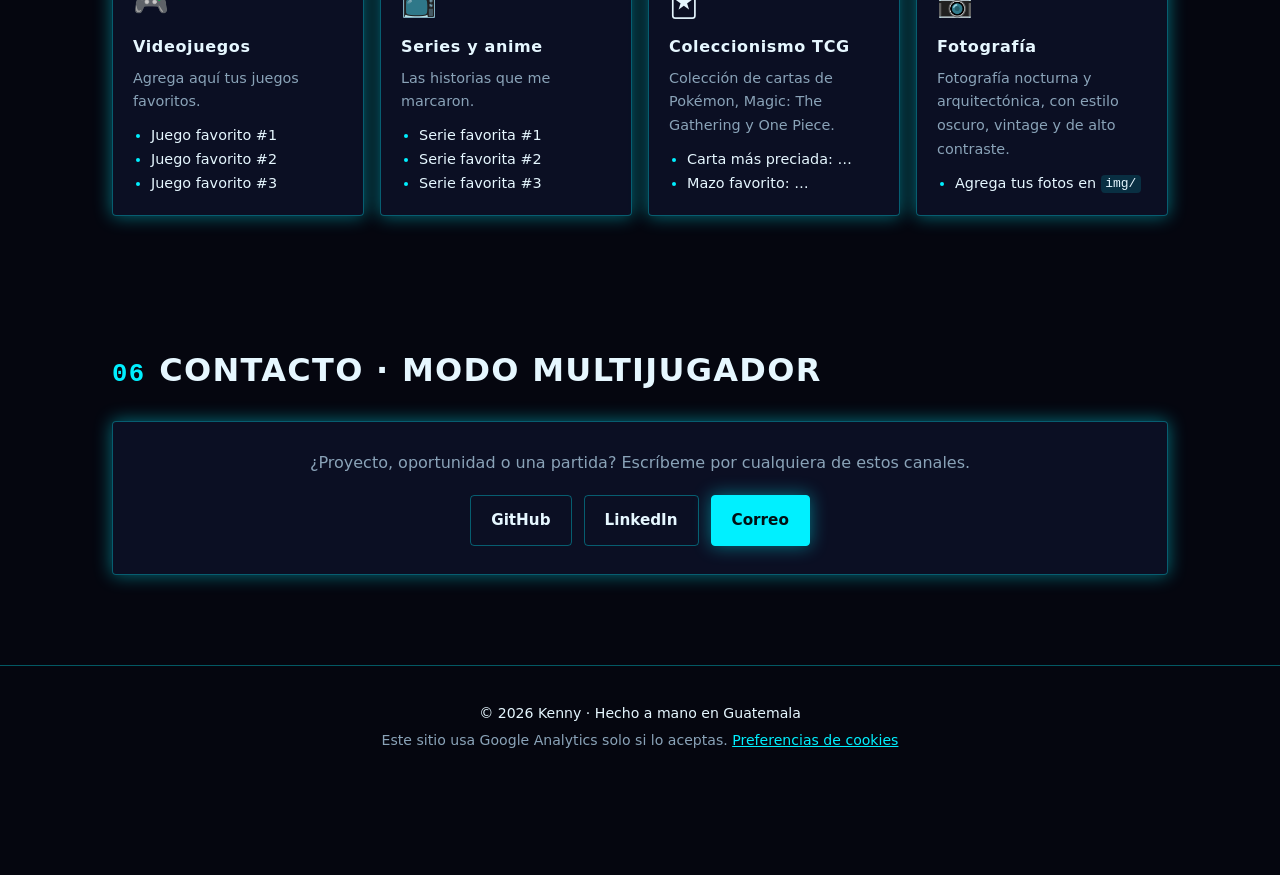
==== commit 500402ce: "Cambio de precentacion Se cambio la precentacion de la pagina" ====
--- a/kenny-web/index.html
+++ b/kenny-web/index.html
@@ -96,7 +96,7 @@
     <section id="inicio" class="hero">
       <div class="hero-text">
         <p class="kicker">// PLAYER 1 · PRESS START</p>
-        <h1 class="hero-title">Hola, soy <span class="accent">Kenny</span></h1>
+        <h1 class="hero-title"><span class="accent">¡Bienvenidos a mi mundo!</span></h1>
         <p class="hero-sub">
           Estudiante de Ingeniería en Sistemas con Desarrollo de IA y Ciberseguridad.
           Me gusta entender cómo funcionan las cosas por dentro, protegerlas y hacerlas mejores.
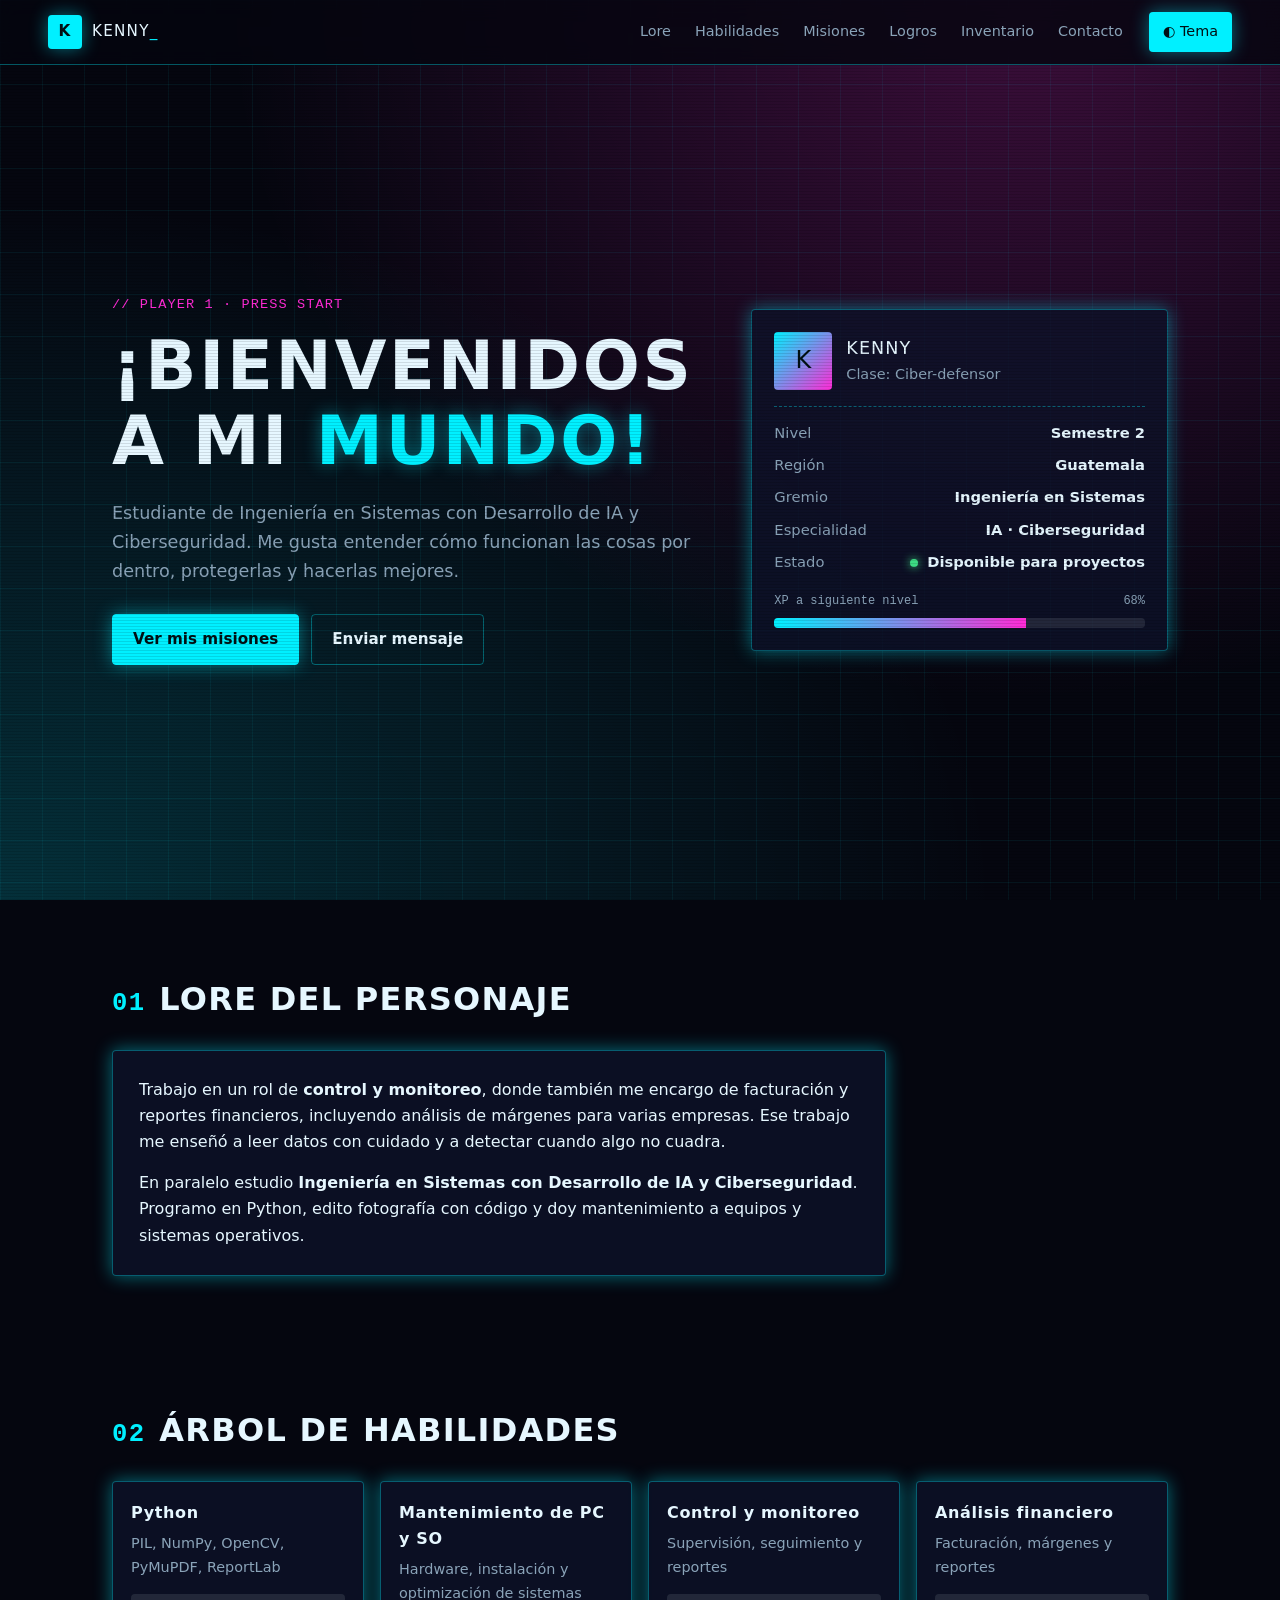
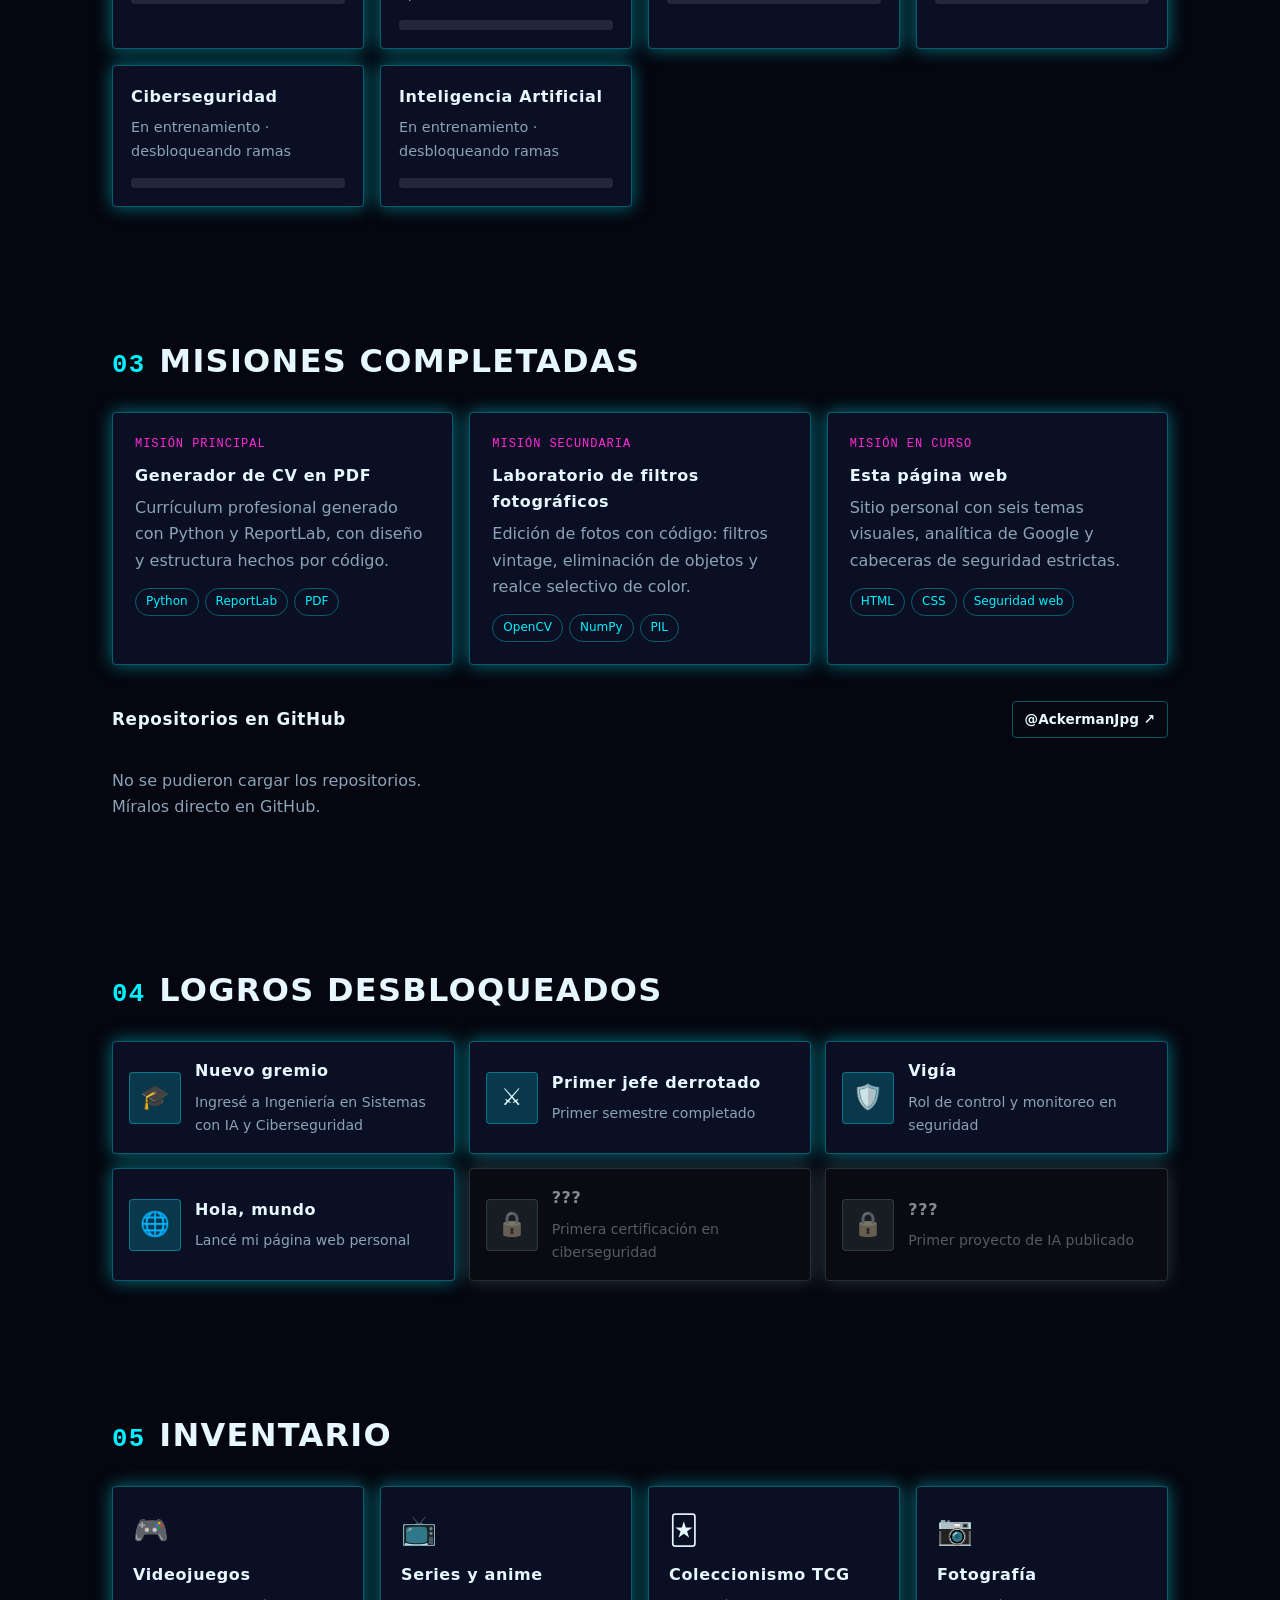
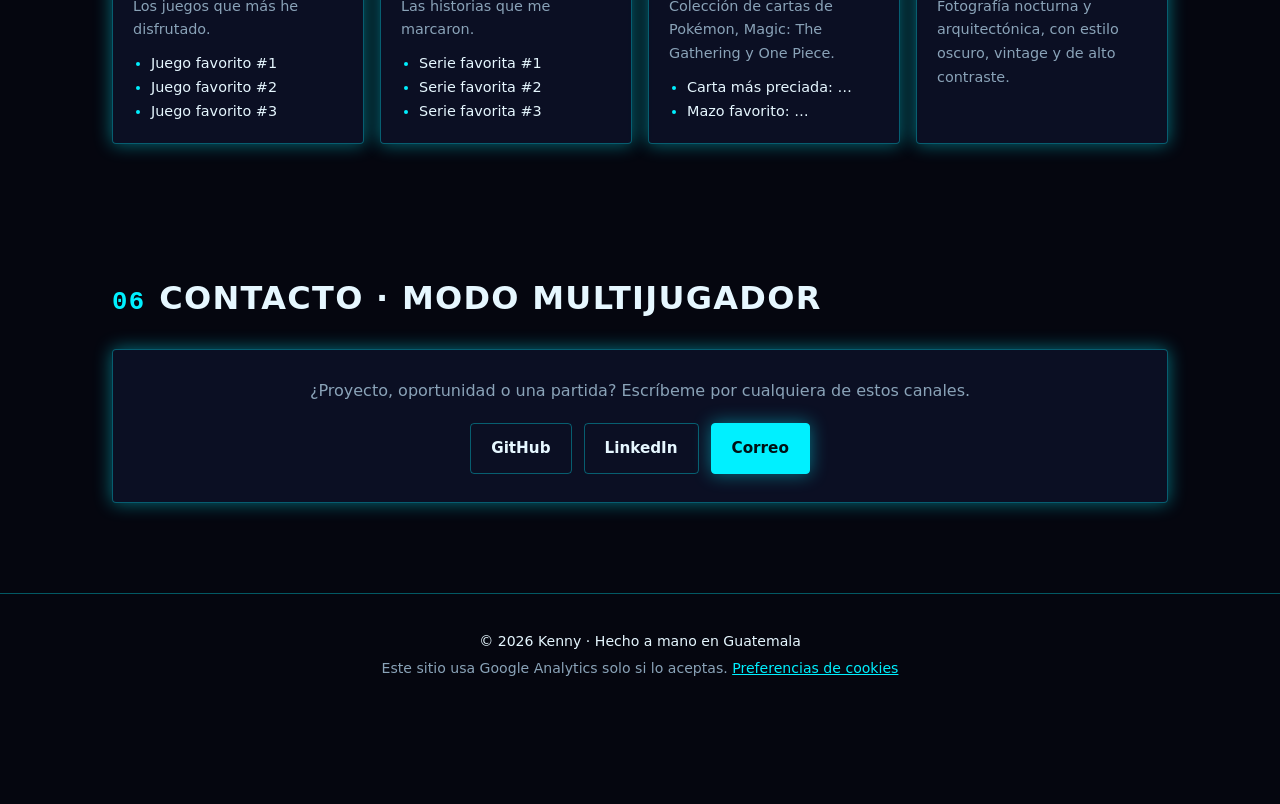
==== commit 4a9ab500: "Se corrige bug" ====
--- a/kenny-web/index.html
+++ b/kenny-web/index.html
@@ -96,7 +96,7 @@
     <section id="inicio" class="hero">
       <div class="hero-text">
         <p class="kicker">// PLAYER 1 · PRESS START</p>
-        <h1 class="hero-title"><span class="accent">¡Bienvenidos a mi mundo!</span></h1>
+        <h1 class="hero-title">¡Bienvenidos a mi <span class="accent">mundo!</span></h1>
         <p class="hero-sub">
           Estudiante de Ingeniería en Sistemas con Desarrollo de IA y Ciberseguridad.
           Me gusta entender cómo funcionan las cosas por dentro, protegerlas y hacerlas mejores.
@@ -142,16 +142,12 @@
           En paralelo estudio <strong>Ingeniería en Sistemas con Desarrollo de IA y Ciberseguridad</strong>.
           Programo en Python, edito fotografía con código y doy mantenimiento a equipos y sistemas operativos.
         </p>
-        <p class="muted">
-          ✏️ Edita este texto en <code>index.html</code> para contar tu historia con tus propias palabras.
-        </p>
       </div>
     </section>
 
     <!-- ===================== HABILIDADES ===================== -->
     <section id="habilidades" class="section">
       <h2 class="section-title"><span class="num">02</span> Árbol de habilidades</h2>
-      <p class="section-note">Ajusta los porcentajes cambiando <code>data-fill</code> en cada barra.</p>
       <div class="skills">
         <article class="skill panel">
           <h3>Python</h3>
@@ -259,7 +255,7 @@
         <article class="item panel">
           <span class="item-icon" aria-hidden="true">🎮</span>
           <h3>Videojuegos</h3>
-          <p>Agrega aquí tus juegos favoritos.</p>
+          <p>Los juegos que más he disfrutado.</p>
           <ul class="list"><li>Juego favorito #1</li><li>Juego favorito #2</li><li>Juego favorito #3</li></ul>
         </article>
         <article class="item panel">
@@ -278,7 +274,6 @@
           <span class="item-icon" aria-hidden="true">📷</span>
           <h3>Fotografía</h3>
           <p>Fotografía nocturna y arquitectónica, con estilo oscuro, vintage y de alto contraste.</p>
-          <ul class="list"><li>Agrega tus fotos en <code>img/</code></li></ul>
         </article>
       </div>
     </section>
